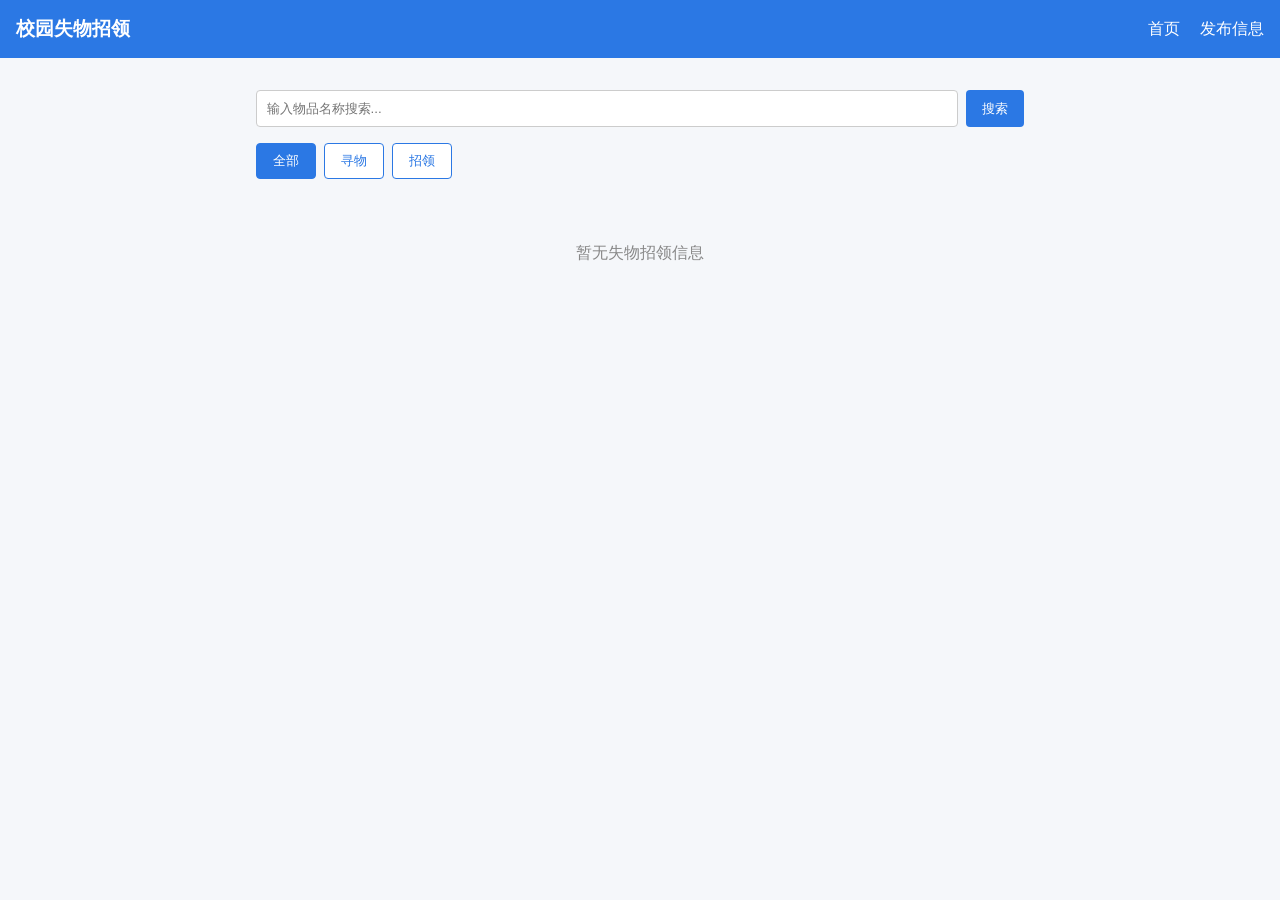
==== index.html @ 8a7d9334 "feat: 首页页面骨架 + 全局css样式" ====
<!DOCTYPE html>
<html lang="zh-CN">
<head>
    <meta charset="UTF-8">
    <meta name="viewport" content="width=device-width, initial-scale=1.0">
    <title>校园失物招领</title>
    <link rel="stylesheet" href="./css/style.css">
</head>
<body>
    <nav class="navbar">
        <div class="nav-title">校园失物招领</div>
        <div class="nav-menu">
            <a href="index.html">首页</a>
            <a href="publish.html">发布信息</a>
        </div>
    </nav>
    <main class="container">
        <div class="search-area">
            <input type="text" id="search-input" placeholder="输入物品名称搜索...">
            <button id="search-btn">搜索</button>
        </div>
        <div class="tab-wrap">
            <button class="tab-item active" data-type="all">全部</button>
            <button class="tab-item" data-type="lost">寻物</button>
            <button class="tab-item" data-type="found">招领</button>
        </div>
        <div id="list-wrap" class="list-wrap">
            <!-- 物品卡片JS渲染 -->
            <div class="empty-tip">暂无失物招领信息</div>
        </div>
    </main>
    <script src="./js/data.js"></script>
    <script src="./js/index.js"></script>
</body>
</html>
---- css/style.css ----
*{
    margin:0;
    padding:0;
    box-sizing: border-box;
    font-family: "Microsoft Yahei", sans-serif;
}
body{
    background-color: #f5f7fa;
    color:#333;
}
.navbar{
    background-color: #2b78e4;
    color:#fff;
    padding:1rem;
    display:flex;
    justify-content: space-between;
    align-items:center;
}
.nav-title{
    font-size:1.2rem;
    font-weight:bold;
}
.nav-menu a{
    color:#fff;
    text-decoration:none;
    margin-left:1rem;
}
.container{
    max-width:800px;
    margin:0 auto;
    padding:1rem;
}
.search-area{
    display:flex;
    gap:8px;
    margin:1rem 0;
}
#search-input{
    flex:1;
    padding:0.6rem;
    border:1px solid #ccc;
    border-radius:4px;
}
#search-btn{
    padding:0.6rem 1rem;
    background:#2b78e4;
    color:white;
    border:none;
    border-radius:4px;
    cursor:pointer;
}
.tab-wrap{
    display:flex;
    gap:8px;
    margin-bottom:1rem;
}
.tab-item{
    padding:0.5rem 1rem;
    border:1px solid #2b78e4;
    background:#fff;
    color:#2b78e4;
    border-radius:4px;
    cursor:pointer;
}
.tab-item.active{
    background:#2b78e4;
    color:#fff;
}
.list-wrap{
    display:flex;
    flex-direction:column;
    gap:1rem;
}
.card-item{
    background:#fff;
    padding:1rem;
    border-radius:6px;
    box-shadow: 0 1px 3px #ddd;
}
.empty-tip{
    text-align:center;
    padding:3rem;
    color:#888;
}
.status-tag{
    display:inline-block;
    padding:2px 6px;
    border-radius:3px;
    font-size:0.8rem;
    margin-left:8px;
}
.status-ongoing{
    background:#fff3cd;
    color:#856404;
}
.status-done{
    background:#d1e7dd;
    color:#0f5132;
}
.form-wrap{
    background:#fff;
    padding:1.5rem;
    border-radius:6px;
}
.form-item{
    margin-bottom:1rem;
}
.form-item label{
    display:block;
    margin-bottom:0.4rem;
}
.form-item input,.form-item textarea,.form-item select{
    width:100%;
    padding:0.6rem;
    border:1px solid #ccc;
    border-radius:4px;
}
.submit-btn{
    width:100%;
    padding:0.8rem;
    background:#2b78e4;
    color:white;
    border:none;
    border-radius:4px;
    font-size:1rem;
    cursor:pointer;
}
.detail-box{
    background:#fff;
    padding:1.5rem;
    border-radius:6px;
}
.detail-box p{
    margin:0.6rem 0;
}
.operate-btn{
    margin-top:1.5rem;
    display:flex;
    gap:10px;
}
.operate-btn button{
    padding:0.6rem 1rem;
    border:none;
    border-radius:4px;
    cursor:pointer;
}
.btn-back{
    background:#6c757d;
    color:#fff;
}
.btn-mark{
    background:#198754;
    color:#fff;
}
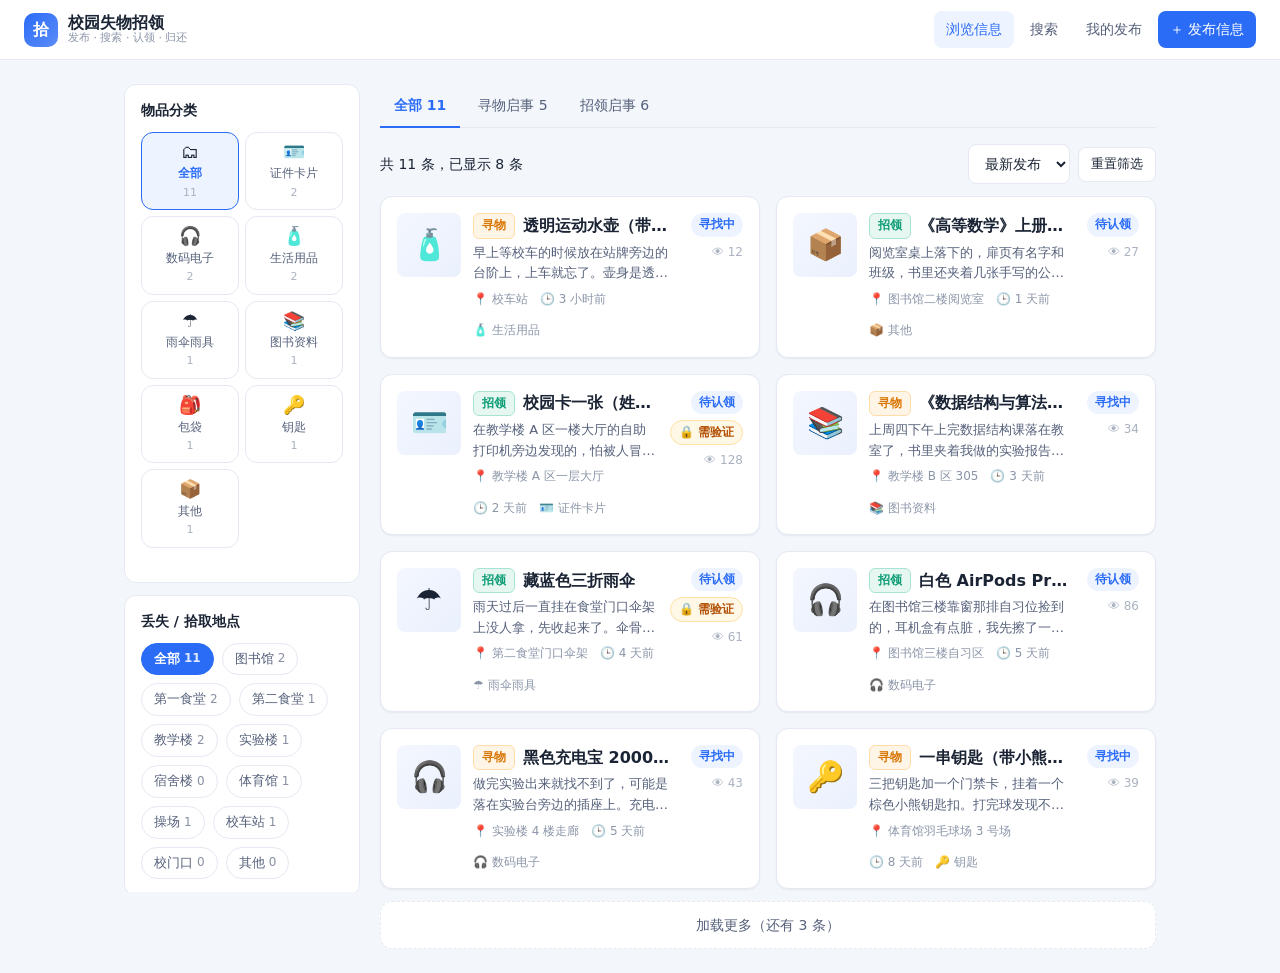
==== commit 45573d6a: "feat(home): 首页 —— 浏览、四维筛选与搜索引导 - 类型 / 分类 / 地点 / 状态四个维度自由组合，每个选项右侧实时显示条数 - 分类图标条、地点胶囊、状态胶囊、排序（最新 / 最早" ====
--- a/index.html
+++ b/index.html
@@ -1,35 +1,86 @@
-<!DOCTYPE html>
-<html lang="zh-CN">
-<head>
-    <meta charset="UTF-8">
-    <meta name="viewport" content="width=device-width, initial-scale=1.0">
-    <title>校园失物招领</title>
-    <link rel="stylesheet" href="./css/style.css">
-</head>
-<body>
-    <nav class="navbar">
-        <div class="nav-title">校园失物招领</div>
-        <div class="nav-menu">
-            <a href="index.html">首页</a>
-            <a href="publish.html">发布信息</a>
-        </div>
-    </nav>
-    <main class="container">
-        <div class="search-area">
-            <input type="text" id="search-input" placeholder="输入物品名称搜索...">
-            <button id="search-btn">搜索</button>
-        </div>
-        <div class="tab-wrap">
-            <button class="tab-item active" data-type="all">全部</button>
-            <button class="tab-item" data-type="lost">寻物</button>
-            <button class="tab-item" data-type="found">招领</button>
-        </div>
-        <div id="list-wrap" class="list-wrap">
-            <!-- 物品卡片JS渲染 -->
-            <div class="empty-tip">暂无失物招领信息</div>
-        </div>
-    </main>
-    <script src="./js/data.js"></script>
-    <script src="./js/index.js"></script>
-</body>
-</html>
+<!DOCTYPE html>
+<html lang="zh-CN">
+<head>
+<meta charset="UTF-8">
+<meta name="viewport" content="width=device-width, initial-scale=1.0, viewport-fit=cover">
+<meta name="description" content="校园失物招领：集中展示校园内的寻物启事与招领启事，支持关键词搜索、分类筛选与认领验证。">
+<title>校园失物招领 · 浏览信息</title>
+<link rel="stylesheet" href="css/tokens.css">
+<link rel="stylesheet" href="css/components.css">
+<link rel="stylesheet" href="css/layout.css">
+</head>
+<body>
+
+<div id="app-nav"></div>
+
+<main class="page">
+  <div id="app-banner"></div>
+
+  <!-- 首页的搜索入口。注意这个类名和搜索页真正的输入框（.search-input）是分开的，
+       上一条"桌面端把搜索框一起藏掉"的教训就出在两者共用一个类名上。 -->
+  <a class="home-search-entry" href="search.html">
+    <span>🔍</span><span>搜一搜：物品名称、地点、分类……</span>
+  </a>
+
+  <div class="layout-split">
+    <!-- 筛选区：窄屏是折叠的横向筛选条，宽屏是左侧吸顶栏，同一份 DOM -->
+    <aside class="side" id="side">
+      <button class="btn btn-sm filter-toggle" id="filterToggle" type="button">
+        筛选与热门 <span class="caret">▾</span>
+      </button>
+
+      <div class="panel">
+        <h3>物品分类</h3>
+        <div class="cat-strip" id="catStrip"></div>
+      </div>
+
+      <div class="panel filter-more">
+        <h3>丢失 / 拾取地点</h3>
+        <div class="chips" id="locChips"></div>
+      </div>
+
+      <div class="panel filter-more">
+        <h3>当前状态</h3>
+        <div class="chips" id="statusChips"></div>
+      </div>
+
+      <div class="panel filter-more">
+        <h3>热门搜索</h3>
+        <div class="chips" id="hotChips"></div>
+        <p class="hint" style="margin-top:8px">按真实数据统计得出，不是写死的词表。</p>
+      </div>
+    </aside>
+
+    <div class="main">
+      <div class="tabs-inline" id="typeTabs"></div>
+
+      <div class="toolbar">
+        <span id="resultCount" class="hint"></span>
+        <span class="spacer"></span>
+        <label class="sr-only" for="sortSelect">排序方式</label>
+        <select class="select" id="sortSelect" style="width:auto">
+          <option value="newest">最新发布</option>
+          <option value="oldest">最早发布</option>
+          <option value="hot">最多浏览</option>
+        </select>
+        <button class="btn btn-sm" id="resetBtn" type="button">重置筛选</button>
+      </div>
+
+      <!-- 选中分类时出现：告诉失主"这一类该按什么搜、什么搜不到" -->
+      <div id="hintBox"></div>
+
+      <div id="listHost"></div>
+
+      <button class="load-more" id="loadMore" type="button" hidden></button>
+    </div>
+  </div>
+</main>
+
+<script src="js/config.js"></script>
+<script src="js/utils.js"></script>
+<script src="js/seed.js"></script>
+<script src="js/store.js"></script>
+<script src="js/ui.js"></script>
+<script src="js/page-index.js"></script>
+</body>
+</html>
--- a/css/tokens.css
+++ b/css/tokens.css
@@ -0,0 +1,136 @@
+/*!
+ * tokens.css —— 设计令牌（色板、圆角、阴影、字号、间距）
+ *
+ * 全站的颜色和尺寸只在这一个文件里定义，页面和组件都引用变量。
+ * 这样换主题、调圆角不用满仓库找硬编码的颜色值。
+ */
+
+:root {
+  /* ---- 品牌色 ---- */
+  --c-primary: #2b6cf6;
+  --c-primary-dark: #1d4ed8;
+  --c-primary-soft: #eef4ff;
+  --c-primary-line: #c7dbff;
+
+  /* ---- 语义色：寻物（着急，暖色）/ 招领（稳，冷绿）/ 已完成（沉底，灰） ---- */
+  --c-lost: #d97706;
+  --c-lost-soft: #fff5e6;
+  --c-lost-line: #ffdca8;
+
+  --c-found: #0f9d76;
+  --c-found-soft: #e6f7f2;
+  --c-found-line: #a8e3d3;
+
+  --c-done: #7b8698;
+  --c-done-soft: #f0f2f6;
+  --c-done-line: #dfe4ec;
+
+  --c-danger: #dc3545;
+  --c-danger-soft: #fdecee;
+  --c-warn: #b45309;
+  --c-warn-soft: #fff8e6;
+  --c-warn-line: #ffe1a3;
+  --c-ok: #0f9d76;
+
+  /* ---- 中性色 ---- */
+  --c-text: #1b2434;
+  --c-text-2: #55607a;
+  --c-text-3: #8b95a8;
+  --c-text-4: #aab2c0;
+  --c-border: #e4e9f2;
+  --c-border-2: #eef1f7;
+  --c-bg: #f3f6fb;
+  --c-surface: #ffffff;
+  --c-surface-2: #fafbfe;
+
+  /* ---- 圆角 ---- */
+  --r-xs: 6px;
+  --r-sm: 8px;
+  --r-md: 12px;
+  --r-lg: 16px;
+  --r-full: 999px;
+
+  /* ---- 阴影 ---- */
+  --sh-1: 0 1px 2px rgba(22, 34, 58, .06);
+  --sh-2: 0 2px 6px rgba(22, 34, 58, .06), 0 10px 28px rgba(22, 34, 58, .06);
+  --sh-3: 0 12px 40px rgba(22, 34, 58, .16);
+
+  /* ---- 字号 ---- */
+  --f-xs: 12px;
+  --f-sm: 13px;
+  --f-md: 14px;
+  --f-lg: 16px;
+  --f-xl: 19px;
+  --f-2xl: 24px;
+  --f-3xl: 30px;
+
+  /* ---- 间距 ---- */
+  --sp-1: 4px;
+  --sp-2: 8px;
+  --sp-3: 12px;
+  --sp-4: 16px;
+  --sp-5: 20px;
+  --sp-6: 24px;
+  --sp-8: 32px;
+  --sp-10: 40px;
+
+  --nav-h: 60px;
+  --tab-h: 58px;
+  --page-max: 1080px;
+}
+
+/* ============================================================
+ * 基础重置与排版
+ * ============================================================ */
+
+* { margin: 0; padding: 0; box-sizing: border-box; }
+
+html { -webkit-text-size-adjust: 100%; }
+
+body {
+  font-family: "PingFang SC", "Microsoft YaHei", "Hiragino Sans GB", "Source Han Sans SC",
+    system-ui, -apple-system, "Segoe UI", Roboto, sans-serif;
+  font-size: var(--f-md);
+  line-height: 1.6;
+  color: var(--c-text);
+  background: var(--c-bg);
+  /* 移动端底部有固定 tab 栏，给内容留出空间，避免最后一张卡片被挡住 */
+  padding-bottom: calc(var(--tab-h) + env(safe-area-inset-bottom, 0px));
+}
+
+h1, h2, h3, h4 { line-height: 1.35; font-weight: 700; }
+h1 { font-size: var(--f-2xl); }
+h2 { font-size: var(--f-xl); }
+h3 { font-size: var(--f-lg); }
+
+a { color: var(--c-primary); text-decoration: none; }
+a:hover { color: var(--c-primary-dark); }
+
+img { max-width: 100%; display: block; }
+
+input, select, textarea, button { font: inherit; color: inherit; }
+
+ul, ol { list-style: none; }
+
+mark.hl {
+  background: #fff1a8;
+  color: inherit;
+  padding: 0 1px;
+  border-radius: 2px;
+}
+
+/* 焦点可见性：键盘用户也要能看出焦点在哪 */
+:focus-visible {
+  outline: 2px solid var(--c-primary);
+  outline-offset: 2px;
+}
+
+.sr-only {
+  position: absolute; width: 1px; height: 1px;
+  padding: 0; margin: -1px; overflow: hidden;
+  clip: rect(0, 0, 0, 0); white-space: nowrap; border: 0;
+}
+
+@media (prefers-reduced-motion: reduce) {
+  * { animation-duration: .001ms !important; transition-duration: .001ms !important; }
+}
--- a/css/components.css
+++ b/css/components.css
@@ -0,0 +1,748 @@
+/*!
+ * components.css —— 通用组件
+ * 卡片 / 徽标 / 按钮 / 表单 / 筛选胶囊 / 题目编辑器 / 弹层 / 轻提示 / 空状态
+ */
+
+/* ============================================================
+ * 按钮
+ * ============================================================ */
+
+.btn {
+  display: inline-flex;
+  align-items: center;
+  justify-content: center;
+  gap: var(--sp-2);
+  padding: 9px 16px;
+  border: 1px solid var(--c-border);
+  border-radius: var(--r-sm);
+  background: var(--c-surface);
+  color: var(--c-text);
+  cursor: pointer;
+  font-size: var(--f-md);
+  font-weight: 500;
+  white-space: nowrap;
+  transition: background .15s, border-color .15s, transform .05s;
+}
+.btn:hover { background: var(--c-surface-2); border-color: var(--c-text-4); }
+.btn:active { transform: translateY(1px); }
+.btn[disabled], .btn.is-disabled { opacity: .5; cursor: not-allowed; }
+
+.btn-primary {
+  background: var(--c-primary);
+  border-color: var(--c-primary);
+  color: #fff;
+}
+.btn-primary:hover { background: var(--c-primary-dark); border-color: var(--c-primary-dark); color: #fff; }
+
+.btn-ok { background: var(--c-found); border-color: var(--c-found); color: #fff; }
+.btn-ok:hover { background: #0c8261; border-color: #0c8261; color: #fff; }
+
+.btn-danger { background: var(--c-danger-soft); border-color: #f6c9ce; color: var(--c-danger); }
+.btn-danger:hover { background: #fbdde1; color: var(--c-danger); }
+
+.btn-ghost { background: transparent; border-color: transparent; color: var(--c-text-2); }
+.btn-ghost:hover { background: var(--c-border-2); color: var(--c-text); }
+
+.btn-lg { padding: 12px 22px; font-size: var(--f-lg); border-radius: var(--r-md); }
+.btn-sm { padding: 6px 12px; font-size: var(--f-sm); }
+.btn-block { width: 100%; }
+
+.btn-mini {
+  padding: 5px 10px;
+  font-size: var(--f-xs);
+  border: 1px solid var(--c-border);
+  border-radius: var(--r-xs);
+  background: var(--c-surface);
+  color: var(--c-text-2);
+  cursor: pointer;
+}
+.btn-mini:hover { border-color: var(--c-primary-line); color: var(--c-primary); }
+.btn-mini-ok { color: var(--c-found); border-color: var(--c-found-line); background: var(--c-found-soft); }
+.btn-mini-danger { color: var(--c-danger); border-color: #f6c9ce; background: var(--c-danger-soft); }
+
+/* ============================================================
+ * 徽标 / 状态标签
+ * ============================================================ */
+
+.badge {
+  display: inline-flex;
+  align-items: center;
+  padding: 2px 8px;
+  border-radius: var(--r-xs);
+  font-size: var(--f-xs);
+  font-weight: 600;
+  flex: none;
+}
+.badge-lost { background: var(--c-lost-soft); color: var(--c-lost); border: 1px solid var(--c-lost-line); }
+.badge-found { background: var(--c-found-soft); color: var(--c-found); border: 1px solid var(--c-found-line); }
+
+.status {
+  display: inline-flex;
+  align-items: center;
+  padding: 2px 8px;
+  border-radius: var(--r-full);
+  font-size: var(--f-xs);
+  font-weight: 600;
+  flex: none;
+}
+.status-active { background: var(--c-primary-soft); color: var(--c-primary); }
+.status-done { background: var(--c-done-soft); color: var(--c-done); }
+.status-lock { background: var(--c-warn-soft); color: var(--c-warn); border: 1px solid var(--c-warn-line); }
+.status-open { background: var(--c-found-soft); color: var(--c-found); }
+
+.chip {
+  display: inline-flex;
+  align-items: center;
+  gap: 4px;
+  padding: 5px 12px;
+  border: 1px solid var(--c-border);
+  border-radius: var(--r-full);
+  background: var(--c-surface);
+  font-size: var(--f-sm);
+  color: var(--c-text-2);
+  cursor: pointer;
+  transition: all .15s;
+}
+.chip:hover { border-color: var(--c-primary-line); color: var(--c-primary); }
+.chip.active {
+  background: var(--c-primary);
+  border-color: var(--c-primary);
+  color: #fff;
+  font-weight: 600;
+}
+.chip .chip-count { opacity: .7; font-size: var(--f-xs); }
+.chip.active .chip-count { opacity: .85; }
+
+/* ============================================================
+ * 卡片
+ * ============================================================ */
+
+.card-list { display: grid; gap: var(--sp-3); }
+
+.card {
+  background: var(--c-surface);
+  border: 1px solid var(--c-border);
+  border-radius: var(--r-md);
+  box-shadow: var(--sh-1);
+  overflow: hidden;
+  transition: box-shadow .18s, border-color .18s, transform .18s;
+}
+.card:hover { box-shadow: var(--sh-2); border-color: var(--c-primary-line); }
+
+/* 已完成的信息置灰：状态一眼可辨，不用点进去看 */
+.card-done { background: var(--c-surface-2); }
+.card-done .card-title,
+.card-done .card-desc { color: var(--c-text-3); }
+.card-done .card-thumb { filter: grayscale(1); opacity: .7; }
+
+.card-link {
+  display: flex;
+  gap: var(--sp-3);
+  padding: var(--sp-4);
+  color: inherit;
+  align-items: flex-start;
+}
+.card-link:hover { color: inherit; }
+
+.card-thumb {
+  width: 64px;
+  height: 64px;
+  flex: none;
+  border-radius: var(--r-sm);
+  overflow: hidden;
+  background: var(--c-border-2);
+}
+.card-thumb img { width: 100%; height: 100%; object-fit: cover; }
+.card-thumb-icon {
+  display: flex;
+  align-items: center;
+  justify-content: center;
+  font-size: 30px;
+  background: linear-gradient(135deg, #f4f7ff, #eaf0fd);
+}
+
+.card-main { flex: 1; min-width: 0; }
+.card-head { display: flex; align-items: center; gap: var(--sp-2); margin-bottom: 4px; }
+.card-title {
+  font-size: var(--f-lg);
+  font-weight: 600;
+  overflow: hidden;
+  text-overflow: ellipsis;
+  white-space: nowrap;
+}
+.card-desc {
+  font-size: var(--f-sm);
+  color: var(--c-text-2);
+  margin-bottom: 6px;
+  display: -webkit-box;
+  -webkit-line-clamp: 2;
+  -webkit-box-orient: vertical;
+  overflow: hidden;
+}
+.card-meta {
+  display: flex;
+  flex-wrap: wrap;
+  gap: var(--sp-3);
+  font-size: var(--f-xs);
+  color: var(--c-text-3);
+}
+.card-side {
+  display: flex;
+  flex-direction: column;
+  align-items: flex-end;
+  gap: 6px;
+  flex: none;
+}
+.card-side .views { font-size: var(--f-xs); color: var(--c-text-4); }
+
+.card-actions {
+  display: flex;
+  gap: var(--sp-2);
+  padding: 10px var(--sp-4);
+  border-top: 1px dashed var(--c-border);
+  background: var(--c-surface-2);
+  flex-wrap: wrap;
+}
+
+/* ============================================================
+ * 空状态
+ * ============================================================ */
+
+.empty {
+  text-align: center;
+  padding: var(--sp-10) var(--sp-5);
+  background: var(--c-surface);
+  border: 1px dashed var(--c-border);
+  border-radius: var(--r-md);
+}
+.empty-icon { font-size: 44px; margin-bottom: var(--sp-3); }
+.empty h3 { font-size: var(--f-lg); margin-bottom: var(--sp-2); }
+.empty p { color: var(--c-text-3); font-size: var(--f-sm); margin-bottom: var(--sp-4); }
+.empty-actions { display: flex; gap: var(--sp-2); justify-content: center; flex-wrap: wrap; }
+
+/* ============================================================
+ * 表单
+ * ============================================================ */
+
+.form { display: grid; gap: var(--sp-4); }
+
+.field { display: grid; gap: 6px; }
+.field > label {
+  font-size: var(--f-sm);
+  font-weight: 600;
+  color: var(--c-text-2);
+  display: flex;
+  align-items: center;
+  gap: 6px;
+}
+.field .req { color: var(--c-danger); }
+.field .hint { font-size: var(--f-xs); color: var(--c-text-3); font-weight: 400; }
+
+.input, .textarea, .select {
+  width: 100%;
+  padding: 10px 12px;
+  border: 1px solid var(--c-border);
+  border-radius: var(--r-sm);
+  background: var(--c-surface);
+  font-size: var(--f-md);
+  transition: border-color .15s, box-shadow .15s;
+}
+.input:focus, .textarea:focus, .select:focus {
+  outline: none;
+  border-color: var(--c-primary);
+  box-shadow: 0 0 0 3px var(--c-primary-soft);
+}
+.textarea { resize: vertical; min-height: 96px; line-height: 1.6; }
+
+.field.is-error .input,
+.field.is-error .textarea,
+.field.is-error .select { border-color: var(--c-danger); background: #fffafa; }
+
+.field-error {
+  font-size: var(--f-xs);
+  color: var(--c-danger);
+  display: flex;
+  align-items: center;
+  gap: 4px;
+}
+
+.counter { font-size: var(--f-xs); color: var(--c-text-4); text-align: right; }
+.counter.over { color: var(--c-danger); font-weight: 600; }
+
+.radio-row { display: flex; gap: var(--sp-2); flex-wrap: wrap; }
+
+/* 类型选择：寻物 / 招领，做成两个大按钮而不是下拉框——
+ * 这是发布流程里第一个也是最重要的决定，值得占一块显眼的位置 */
+.type-picker { display: grid; grid-template-columns: 1fr 1fr; gap: var(--sp-3); }
+.type-option {
+  border: 2px solid var(--c-border);
+  border-radius: var(--r-md);
+  padding: var(--sp-4);
+  cursor: pointer;
+  background: var(--c-surface);
+  text-align: left;
+  transition: all .15s;
+}
+.type-option:hover { border-color: var(--c-primary-line); }
+.type-option .to-title { font-size: var(--f-lg); font-weight: 700; display: flex; align-items: center; gap: 6px; }
+.type-option .to-desc { font-size: var(--f-xs); color: var(--c-text-3); margin-top: 2px; }
+.type-option.active { border-color: var(--c-primary); background: var(--c-primary-soft); }
+.type-option[data-type="lost"].active { border-color: var(--c-lost); background: var(--c-lost-soft); }
+.type-option[data-type="found"].active { border-color: var(--c-found); background: var(--c-found-soft); }
+
+/* 表单顶部错误清单 */
+.error-box {
+  border: 1px solid #f6c9ce;
+  background: var(--c-danger-soft);
+  color: #a01c2b;
+  border-radius: var(--r-sm);
+  padding: var(--sp-3) var(--sp-4);
+  font-size: var(--f-sm);
+}
+.error-box ul { list-style: disc; padding-left: 1.2em; margin-top: 4px; }
+.error-box li { margin: 2px 0; }
+
+.fieldset {
+  border: 1px solid var(--c-border);
+  border-radius: var(--r-md);
+  padding: var(--sp-4);
+  background: var(--c-surface);
+}
+.fieldset > legend {
+  font-size: var(--f-sm);
+  font-weight: 700;
+  color: var(--c-text-2);
+  padding: 0 6px;
+}
+
+.photo-box { display: flex; gap: var(--sp-3); align-items: flex-start; flex-wrap: wrap; }
+.photo-preview {
+  width: 108px; height: 108px;
+  border-radius: var(--r-sm);
+  border: 1px solid var(--c-border);
+  background: var(--c-border-2);
+  object-fit: cover;
+}
+.photo-empty {
+  width: 108px; height: 108px;
+  border-radius: var(--r-sm);
+  border: 1px dashed var(--c-border);
+  display: flex; align-items: center; justify-content: center;
+  color: var(--c-text-4); font-size: var(--f-xs); text-align: center;
+}
+
+/* ============================================================
+ * 题目编辑器（发布页）
+ * ============================================================ */
+
+.q-list { display: grid; gap: var(--sp-3); }
+
+.q-item {
+  border: 1px solid var(--c-border);
+  border-radius: var(--r-md);
+  padding: var(--sp-3) var(--sp-4);
+  background: var(--c-surface);
+}
+.q-item.is-error { border-color: var(--c-danger); }
+.q-head {
+  display: flex;
+  align-items: center;
+  justify-content: space-between;
+  gap: var(--sp-2);
+  margin-bottom: var(--sp-2);
+}
+.q-no { font-size: var(--f-sm); font-weight: 700; color: var(--c-text-2); }
+.q-tools { display: flex; gap: 6px; align-items: center; }
+.q-stem { margin-bottom: var(--sp-2); }
+
+.q-options { display: grid; gap: 6px; }
+.q-option {
+  display: flex;
+  align-items: center;
+  gap: var(--sp-2);
+}
+.q-option input[type="radio"] { flex: none; width: 16px; height: 16px; accent-color: var(--c-found); cursor: pointer; }
+.q-option .input { flex: 1; }
+.q-option .opt-del {
+  flex: none;
+  border: none;
+  background: transparent;
+  color: var(--c-text-4);
+  cursor: pointer;
+  font-size: var(--f-lg);
+  line-height: 1;
+  padding: 4px 6px;
+  border-radius: var(--r-xs);
+}
+.q-option .opt-del:hover { background: var(--c-danger-soft); color: var(--c-danger); }
+.q-option .opt-mark { font-size: var(--f-xs); color: var(--c-text-3); flex: none; width: 46px; }
+
+.q-warn {
+  margin-top: 6px;
+  font-size: var(--f-xs);
+  color: var(--c-warn);
+  background: var(--c-warn-soft);
+  border: 1px solid var(--c-warn-line);
+  border-radius: var(--r-xs);
+  padding: 6px 8px;
+}
+
+.q-empty {
+  border: 1px dashed var(--c-border);
+  border-radius: var(--r-md);
+  padding: var(--sp-5);
+  text-align: center;
+  color: var(--c-text-3);
+  font-size: var(--f-sm);
+}
+
+/* 「其他」类不出题时，这一块换成说明，而不是留一个空白让发布者以为功能坏了 */
+.trust-box {
+  border: 1px solid var(--c-found-line);
+  background: var(--c-found-soft);
+  border-radius: var(--r-md);
+  padding: var(--sp-4);
+  font-size: var(--f-sm);
+  color: #0b6b51;
+}
+.trust-box h4 { font-size: var(--f-md); margin-bottom: 6px; }
+.trust-box ul { list-style: disc; padding-left: 1.2em; margin-top: 6px; }
+.trust-box li { margin: 3px 0; }
+.trust-box .cost { color: var(--c-warn); font-weight: 600; }
+
+/* ============================================================
+ * 答题页
+ * ============================================================ */
+
+.quiz-head {
+  background: var(--c-surface);
+  border: 1px solid var(--c-border);
+  border-radius: var(--r-md);
+  padding: var(--sp-4);
+  margin-bottom: var(--sp-4);
+}
+.quiz-meta { display: flex; flex-wrap: wrap; gap: var(--sp-3); font-size: var(--f-sm); color: var(--c-text-2); margin-top: 6px; }
+.attempts { font-weight: 700; color: var(--c-warn); }
+
+.quiz-q {
+  background: var(--c-surface);
+  border: 1px solid var(--c-border);
+  border-radius: var(--r-md);
+  padding: var(--sp-4);
+  margin-bottom: var(--sp-3);
+}
+.quiz-q.is-missing { border-color: var(--c-warn-line); background: #fffdf6; }
+.quiz-stem { font-size: var(--f-lg); font-weight: 600; margin-bottom: var(--sp-3); display: flex; gap: var(--sp-2); }
+.quiz-stem .q-index {
+  flex: none;
+  width: 22px; height: 22px;
+  border-radius: 50%;
+  background: var(--c-primary-soft);
+  color: var(--c-primary);
+  font-size: var(--f-xs);
+  display: flex; align-items: center; justify-content: center;
+  font-weight: 700;
+  margin-top: 2px;
+}
+.quiz-options { display: grid; gap: var(--sp-2); }
+.quiz-option {
+  display: flex;
+  align-items: center;
+  gap: var(--sp-3);
+  padding: 11px var(--sp-4);
+  border: 1px solid var(--c-border);
+  border-radius: var(--r-sm);
+  cursor: pointer;
+  transition: all .15s;
+  background: var(--c-surface);
+}
+.quiz-option:hover { border-color: var(--c-primary-line); background: var(--c-primary-soft); }
+.quiz-option input { width: 16px; height: 16px; accent-color: var(--c-primary); flex: none; }
+.quiz-option.selected { border-color: var(--c-primary); background: var(--c-primary-soft); font-weight: 600; }
+
+/* 提交条：跟着页面底部，随时能看到"还差几题" */
+.quiz-submit {
+  position: sticky;
+  bottom: calc(var(--tab-h) + 8px);
+  background: var(--c-surface);
+  border: 1px solid var(--c-border);
+  border-radius: var(--r-md);
+  padding: var(--sp-3) var(--sp-4);
+  box-shadow: var(--sh-2);
+  display: flex;
+  align-items: center;
+  justify-content: space-between;
+  gap: var(--sp-3);
+  flex-wrap: wrap;
+  margin-top: var(--sp-4);
+}
+.quiz-progress { font-size: var(--f-sm); color: var(--c-text-2); }
+.quiz-progress.ready { color: var(--c-ok); font-weight: 600; }
+
+/* ============================================================
+ * 结果页 / 详情页零件
+ * ============================================================ */
+
+.result-hero {
+  text-align: center;
+  padding: var(--sp-8) var(--sp-5);
+  border-radius: var(--r-lg);
+  background: var(--c-surface);
+  border: 1px solid var(--c-border);
+  margin-bottom: var(--sp-4);
+}
+.result-hero .icon { font-size: 52px; margin-bottom: var(--sp-3); }
+.result-hero h2 { margin-bottom: var(--sp-2); }
+.result-hero p { color: var(--c-text-2); font-size: var(--f-sm); }
+.result-hero.is-ok { border-color: var(--c-found-line); background: linear-gradient(180deg, var(--c-found-soft), #fff); }
+.result-hero.is-fail { border-color: var(--c-warn-line); background: linear-gradient(180deg, var(--c-warn-soft), #fff); }
+
+.voucher {
+  display: inline-flex;
+  align-items: center;
+  gap: var(--sp-2);
+  margin-top: var(--sp-4);
+  padding: 10px 18px;
+  border-radius: var(--r-full);
+  background: var(--c-surface);
+  border: 1px dashed var(--c-found);
+  color: var(--c-found);
+  font-weight: 700;
+  letter-spacing: .5px;
+  font-size: var(--f-lg);
+}
+
+.contact-card {
+  border: 1px solid var(--c-primary-line);
+  background: var(--c-primary-soft);
+  border-radius: var(--r-md);
+  padding: var(--sp-4);
+  margin-top: var(--sp-4);
+}
+.contact-card.locked { border-color: var(--c-warn-line); background: var(--c-warn-soft); }
+.contact-row {
+  display: flex;
+  align-items: center;
+  gap: var(--sp-3);
+  flex-wrap: wrap;
+  margin-top: 6px;
+}
+.contact-value {
+  font-size: var(--f-lg);
+  font-weight: 700;
+  letter-spacing: .3px;
+  word-break: break-all;
+}
+
+.info-grid {
+  display: grid;
+  grid-template-columns: 96px 1fr;
+  gap: 10px var(--sp-4);
+  font-size: var(--f-md);
+}
+.info-grid dt { color: var(--c-text-3); font-size: var(--f-sm); }
+.info-grid dd { color: var(--c-text); word-break: break-word; }
+
+.panel {
+  background: var(--c-surface);
+  border: 1px solid var(--c-border);
+  border-radius: var(--r-md);
+  padding: var(--sp-5);
+  margin-bottom: var(--sp-4);
+}
+.panel > h2, .panel > h3 { margin-bottom: var(--sp-3); }
+.panel-head {
+  display: flex;
+  align-items: center;
+  justify-content: space-between;
+  gap: var(--sp-3);
+  margin-bottom: var(--sp-3);
+  flex-wrap: wrap;
+}
+
+.note {
+  font-size: var(--f-sm);
+  color: var(--c-text-2);
+  background: var(--c-surface-2);
+  border-left: 3px solid var(--c-primary-line);
+  border-radius: 0 var(--r-xs) var(--r-xs) 0;
+  padding: 10px var(--sp-3);
+}
+.note-warn { border-left-color: var(--c-warn); background: var(--c-warn-soft); color: #8a5a06; }
+
+.stat-grid { display: grid; grid-template-columns: repeat(auto-fit, minmax(92px, 1fr)); gap: var(--sp-3); }
+.stat {
+  background: var(--c-surface-2);
+  border: 1px solid var(--c-border-2);
+  border-radius: var(--r-sm);
+  padding: var(--sp-3);
+  text-align: center;
+}
+.stat b { display: block; font-size: var(--f-2xl); color: var(--c-primary); line-height: 1.2; }
+.stat span { font-size: var(--f-xs); color: var(--c-text-3); }
+
+.appeal-item {
+  border: 1px solid var(--c-border);
+  border-radius: var(--r-sm);
+  padding: var(--sp-3) var(--sp-4);
+  margin-bottom: var(--sp-2);
+  background: var(--c-surface-2);
+}
+.appeal-item.is-pending { border-color: var(--c-warn-line); background: var(--c-warn-soft); }
+.appeal-head { display: flex; justify-content: space-between; gap: var(--sp-2); align-items: center; flex-wrap: wrap; }
+.appeal-detail { font-size: var(--f-sm); color: var(--c-text-2); margin: 6px 0; white-space: pre-wrap; }
+
+/* ============================================================
+ * 弹层 / 轻提示
+ * ============================================================ */
+
+.mask {
+  position: fixed;
+  inset: 0;
+  background: rgba(16, 24, 40, .45);
+  display: flex;
+  align-items: center;
+  justify-content: center;
+  padding: var(--sp-4);
+  z-index: 100;
+  animation: fadeIn .15s ease;
+}
+.dialog {
+  background: var(--c-surface);
+  border-radius: var(--r-lg);
+  box-shadow: var(--sh-3);
+  padding: var(--sp-5);
+  width: 100%;
+  max-width: 400px;
+  max-height: 86vh;
+  overflow: auto;
+  animation: popIn .18s ease;
+}
+.dialog-wide { max-width: 560px; }
+.dialog h3 { margin-bottom: var(--sp-2); }
+.dialog p { color: var(--c-text-2); font-size: var(--f-sm); margin-bottom: var(--sp-3); }
+.dialog-actions { display: flex; gap: var(--sp-2); justify-content: flex-end; margin-top: var(--sp-4); flex-wrap: wrap; }
+.manual-copy {
+  width: 100%;
+  padding: 10px;
+  border: 1px solid var(--c-border);
+  border-radius: var(--r-sm);
+  background: var(--c-surface-2);
+  font-family: ui-monospace, "Cascadia Code", Consolas, monospace;
+  font-size: var(--f-md);
+  margin-bottom: var(--sp-3);
+}
+
+@keyframes fadeIn { from { opacity: 0; } to { opacity: 1; } }
+@keyframes popIn { from { opacity: 0; transform: translateY(10px) scale(.98); } to { opacity: 1; transform: none; } }
+
+#app-toast {
+  position: fixed;
+  left: 50%;
+  bottom: calc(var(--tab-h) + 24px);
+  transform: translateX(-50%);
+  display: grid;
+  gap: 8px;
+  z-index: 200;
+  pointer-events: none;
+  width: max-content;
+  max-width: 90vw;
+}
+.toast {
+  padding: 10px 18px;
+  border-radius: var(--r-full);
+  background: rgba(24, 32, 48, .92);
+  color: #fff;
+  font-size: var(--f-sm);
+  box-shadow: var(--sh-2);
+  animation: popIn .18s ease;
+  text-align: center;
+}
+.toast-ok { background: rgba(12, 130, 97, .95); }
+.toast-error { background: rgba(190, 40, 60, .95); }
+.toast-out { opacity: 0; transition: opacity .3s; }
+
+/* ============================================================
+ * 其它
+ * ============================================================ */
+
+.banner {
+  border-radius: var(--r-sm);
+  padding: 10px var(--sp-4);
+  font-size: var(--f-sm);
+  margin-bottom: var(--sp-4);
+}
+.banner-warn { background: var(--c-warn-soft); border: 1px solid var(--c-warn-line); color: #8a5a06; }
+.banner-info { background: var(--c-primary-soft); border: 1px solid var(--c-primary-line); color: var(--c-primary-dark); }
+
+.toolbar {
+  display: flex;
+  gap: var(--sp-2);
+  align-items: center;
+  flex-wrap: wrap;
+  margin-bottom: var(--sp-3);
+}
+.toolbar .spacer { flex: 1; }
+
+.chips { display: flex; gap: var(--sp-2); flex-wrap: wrap; }
+.chips-label { font-size: var(--f-sm); color: var(--c-text-3); align-self: center; flex: none; }
+
+.section-title {
+  display: flex;
+  align-items: center;
+  gap: var(--sp-2);
+  font-size: var(--f-lg);
+  font-weight: 700;
+  margin: var(--sp-5) 0 var(--sp-3);
+}
+.section-title .count { font-size: var(--f-sm); color: var(--c-text-3); font-weight: 400; }
+
+.load-more {
+  width: 100%;
+  margin-top: var(--sp-3);
+  padding: 12px;
+  border: 1px dashed var(--c-border);
+  border-radius: var(--r-md);
+  background: var(--c-surface);
+  color: var(--c-text-2);
+  cursor: pointer;
+}
+.load-more:hover { border-color: var(--c-primary); color: var(--c-primary); }
+
+.tabs-inline { display: flex; gap: var(--sp-1); border-bottom: 1px solid var(--c-border); margin-bottom: var(--sp-4); flex-wrap: wrap; }
+.tabs-inline button {
+  border: none;
+  background: transparent;
+  padding: 10px 14px;
+  cursor: pointer;
+  color: var(--c-text-2);
+  font-size: var(--f-md);
+  border-bottom: 2px solid transparent;
+  margin-bottom: -1px;
+}
+.tabs-inline button.active { color: var(--c-primary); border-bottom-color: var(--c-primary); font-weight: 600; }
+.tabs-inline .tab-count {
+  display: inline-block;
+  margin-left: 4px;
+  padding: 0 6px;
+  border-radius: var(--r-full);
+  background: var(--c-danger);
+  color: #fff;
+  font-size: 11px;
+  line-height: 16px;
+  vertical-align: 1px;
+}
+
+kbd {
+  font-family: ui-monospace, Consolas, monospace;
+  font-size: var(--f-xs);
+  background: var(--c-border-2);
+  border: 1px solid var(--c-border);
+  border-bottom-width: 2px;
+  border-radius: var(--r-xs);
+  padding: 1px 5px;
+}
+
+.breadcrumb { font-size: var(--f-sm); color: var(--c-text-3); margin-bottom: var(--sp-3); }
+.breadcrumb a { color: var(--c-text-3); }
+.breadcrumb a:hover { color: var(--c-primary); }
--- a/css/layout.css
+++ b/css/layout.css
@@ -0,0 +1,295 @@
+/*!
+ * layout.css —— 页面骨架与响应式布局
+ *
+ * 一套 HTML 同时服务两种形态：
+ *   · 宽屏（≥900px）：桌面网页版 —— 顶部导航 + 左侧筛选栏 + 右侧卡片网格；
+ *   · 窄屏（<900px） ：手机版 —— 顶部标题栏 + 底部 Tab 栏 + 单列卡片。
+ * 只用一个断点，避免中间态出现"两边都不像"的布局。
+ *
+ * 一个踩过的坑记录在这里：**不要给两种不同用途的元素起同一个类名**。
+ * 早先首页那个"长得像搜索框"的入口链接和搜索页真正的输入框都叫 .searchbox，
+ * 结果桌面端一条 `.searchbox{display:none}` 把真正的输入框一起藏掉了——
+ * 页面没报错、测试也全绿，用户却一个字都打不进去。
+ * 所以这里入口叫 .home-search-entry，真输入框叫 .search-input，各管各的。
+ */
+
+/* ============================================================
+ * 顶部标题栏 + 导航
+ * ============================================================ */
+
+.topbar {
+  background: var(--c-surface);
+  border-bottom: 1px solid var(--c-border);
+  position: sticky;
+  top: 0;
+  z-index: 50;
+}
+
+.topbar-inner,
+.topbar > .brand,
+.topbar > .topnav {
+  /* 兼容两种结构：直接子元素 或 .topbar-inner 包裹 */
+}
+
+.topbar {
+  display: flex;
+  align-items: center;
+  justify-content: space-between;
+  gap: var(--sp-4);
+  padding: 0 var(--sp-4);
+  height: var(--nav-h);
+  max-width: 100%;
+}
+
+.brand { display: flex; align-items: center; gap: 10px; color: inherit; flex: none; }
+.brand:hover { color: inherit; }
+.brand-mark {
+  width: 34px; height: 34px;
+  border-radius: 10px;
+  background: linear-gradient(135deg, var(--c-primary), #5b8cf8);
+  color: #fff;
+  display: flex; align-items: center; justify-content: center;
+  font-weight: 700;
+  font-size: var(--f-lg);
+  flex: none;
+}
+.brand-text { display: none; flex-direction: column; line-height: 1.15; }
+.brand-text b { font-size: var(--f-lg); }
+.brand-text i { font-style: normal; font-size: 11px; color: var(--c-text-3); }
+
+.topnav { display: none; align-items: center; gap: var(--sp-1); }
+.topnav a {
+  padding: 7px 12px;
+  border-radius: var(--r-sm);
+  color: var(--c-text-2);
+  font-size: var(--f-md);
+  font-weight: 500;
+  white-space: nowrap;
+}
+.topnav a:hover { background: var(--c-border-2); color: var(--c-text); }
+.topnav a.on { color: var(--c-primary); background: var(--c-primary-soft); }
+.topnav a.btn-primary { color: #fff; }
+.topnav a.btn-primary:hover { color: #fff; background: var(--c-primary-dark); }
+
+/* ============================================================
+ * 底部 Tab 栏（仅窄屏）
+ * ============================================================ */
+
+.tabbar {
+  position: fixed;
+  left: 0; right: 0; bottom: 0;
+  height: calc(var(--tab-h) + env(safe-area-inset-bottom, 0px));
+  padding-bottom: env(safe-area-inset-bottom, 0px);
+  background: rgba(255, 255, 255, .97);
+  backdrop-filter: blur(8px);
+  border-top: 1px solid var(--c-border);
+  display: grid;
+  grid-template-columns: repeat(4, 1fr);
+  z-index: 60;
+}
+.tabbar .tab {
+  display: flex;
+  flex-direction: column;
+  align-items: center;
+  justify-content: center;
+  gap: 2px;
+  color: var(--c-text-3);
+  font-size: 11px;
+}
+.tabbar .tab.active { color: var(--c-primary); font-weight: 600; }
+.tabbar .tab-icon { font-size: 19px; line-height: 1; }
+.tabbar .tab-plus {
+  width: 34px; height: 34px;
+  border-radius: 50%;
+  background: var(--c-primary);
+  color: #fff;
+  display: flex; align-items: center; justify-content: center;
+  font-size: 19px;
+  line-height: 1;
+  margin-bottom: 1px;
+}
+
+/* ============================================================
+ * 容器与页面骨架
+ * ============================================================ */
+
+.page {
+  max-width: var(--page-max);
+  margin: 0 auto;
+  padding: var(--sp-4);
+}
+
+.page-head { margin-bottom: var(--sp-4); }
+.page-head h1 { font-size: var(--f-2xl); margin-bottom: 4px; }
+.page-head p { color: var(--c-text-3); font-size: var(--f-sm); }
+
+/* 同一套筛选 DOM 服务两种形态：
+ *   窄屏 —— 排成横向可滑动的筛选条，次要筛选折叠进「筛选」按钮，不占满屏；
+ *   宽屏 —— 变成左侧吸顶筛选栏。
+ * 刻意不写两份筛选 HTML：两份就一定会不同步（改了一边忘了另一边）。 */
+.layout-split { display: block; }
+.main { min-width: 0; }
+.side .panel { margin-bottom: var(--sp-3); }
+.side .filter-more { display: none; }
+.side.expanded .filter-more { display: block; }
+
+.filter-toggle { margin-bottom: var(--sp-3); }
+.filter-toggle .caret { transition: transform .15s; }
+.side.expanded + .main .filter-toggle .caret,
+.filter-toggle.on .caret { transform: rotate(180deg); }
+
+/* 返回条 */
+.backbar { margin-bottom: var(--sp-3); display: flex; align-items: center; gap: var(--sp-3); flex-wrap: wrap; }
+.backbar a { font-size: var(--f-sm); color: var(--c-text-2); }
+.backbar a:hover { color: var(--c-primary); }
+
+/* ============================================================
+ * 首页：搜索入口
+ * ============================================================ */
+
+.home-search-entry {
+  display: flex;
+  align-items: center;
+  gap: var(--sp-3);
+  padding: 12px var(--sp-4);
+  border: 1px solid var(--c-border);
+  border-radius: var(--r-full);
+  background: var(--c-surface);
+  color: var(--c-text-3);
+  font-size: var(--f-md);
+  margin-bottom: var(--sp-4);
+  box-shadow: var(--sh-1);
+}
+.home-search-entry:hover { border-color: var(--c-primary-line); color: var(--c-text-2); }
+
+/* 搜索页真正的输入框 */
+.search-bar {
+  display: flex;
+  gap: var(--sp-2);
+  margin-bottom: var(--sp-3);
+}
+.search-input {
+  flex: 1;
+  padding: 12px var(--sp-4);
+  border: 1px solid var(--c-border);
+  border-radius: var(--r-full);
+  background: var(--c-surface);
+  font-size: var(--f-md);
+}
+.search-input:focus {
+  outline: none;
+  border-color: var(--c-primary);
+  box-shadow: 0 0 0 3px var(--c-primary-soft);
+}
+
+/* 首页分类图标条 */
+.cat-strip {
+  display: flex;
+  gap: var(--sp-2);
+  overflow-x: auto;
+  padding-bottom: 6px;
+  margin-bottom: var(--sp-3);
+  -webkit-overflow-scrolling: touch;
+  scrollbar-width: thin;
+}
+.cat-strip::-webkit-scrollbar { height: 4px; }
+.cat-strip::-webkit-scrollbar-thumb { background: var(--c-border); border-radius: 2px; }
+
+.cat-tile {
+  flex: none;
+  min-width: 74px;
+  padding: 10px 8px;
+  border: 1px solid var(--c-border);
+  border-radius: var(--r-md);
+  background: var(--c-surface);
+  text-align: center;
+  cursor: pointer;
+  transition: all .15s;
+}
+.cat-tile:hover { border-color: var(--c-primary-line); }
+.cat-tile.active { border-color: var(--c-primary); background: var(--c-primary-soft); }
+.cat-tile .ct-icon { font-size: 22px; line-height: 1.2; }
+.cat-tile .ct-name { font-size: var(--f-xs); color: var(--c-text-2); margin-top: 2px; }
+.cat-tile.active .ct-name { color: var(--c-primary); font-weight: 600; }
+.cat-tile .ct-count { font-size: 11px; color: var(--c-text-4); }
+
+/* ============================================================
+ * 宽屏适配
+ * ============================================================ */
+
+@media (min-width: 900px) {
+  body { padding-bottom: 0; }
+
+  .topbar { padding: 0 var(--sp-6); }
+  .brand-text { display: flex; }
+  .topnav { display: flex; }
+  .tabbar { display: none; }
+
+  .page { padding: var(--sp-6); }
+
+  /* 首页两栏：左侧筛选栏吸顶，右侧卡片网格 */
+  .layout-split {
+    display: grid;
+    grid-template-columns: 236px minmax(0, 1fr);
+    gap: var(--sp-5);
+    align-items: start;
+  }
+  .side {
+    position: sticky;
+    top: calc(var(--nav-h) + var(--sp-4));
+    max-height: calc(100vh - var(--nav-h) - var(--sp-8));
+    overflow-y: auto;
+  }
+  .side .panel { padding: var(--sp-4); margin-bottom: var(--sp-3); }
+  .side .panel h3 { font-size: var(--f-md); }
+  .side .filter-more { display: block; }
+  .filter-toggle { display: none; }
+
+  /* 手机上横向滚动的分类条，在宽屏下变成侧栏里的两列网格 */
+  .cat-strip {
+    display: grid;
+    grid-template-columns: 1fr 1fr;
+    overflow: visible;
+    gap: 6px;
+  }
+  .cat-tile { min-width: 0; padding: 8px 4px; }
+  .cat-tile .ct-icon { font-size: 18px; }
+
+  /* 宽屏下卡片信息量更大，一行两条 */
+  .card-list { grid-template-columns: repeat(2, minmax(0, 1fr)); gap: var(--sp-4); }
+
+  .home-search-entry { display: none; }
+  .filters-mobile { display: none; }
+
+  .quiz-submit { bottom: var(--sp-4); }
+
+  #app-toast { bottom: 40px; }
+}
+
+@media (min-width: 1280px) {
+  .card-list { grid-template-columns: repeat(2, minmax(0, 1fr)); }
+}
+
+/* 窄屏专用：筛选条横向滚动 */
+.filters-mobile { margin-bottom: var(--sp-3); }
+.filter-row {
+  display: flex;
+  gap: var(--sp-2);
+  overflow-x: auto;
+  padding-bottom: 6px;
+  margin-bottom: 6px;
+  -webkit-overflow-scrolling: touch;
+}
+.filter-row::-webkit-scrollbar { height: 0; }
+.filter-row .chips { flex-wrap: nowrap; }
+
+@media (min-width: 900px) {
+  .filter-row { overflow: visible; }
+}
+
+/* 打印：把底部 tab、按钮都去掉，方便直接打印一条信息贴到公告栏 */
+@media print {
+  .topbar, .tabbar, .card-actions, .quiz-submit, #app-toast { display: none !important; }
+  body { background: #fff; padding: 0; }
+  .card, .panel { box-shadow: none; border-color: #ccc; }
+}
